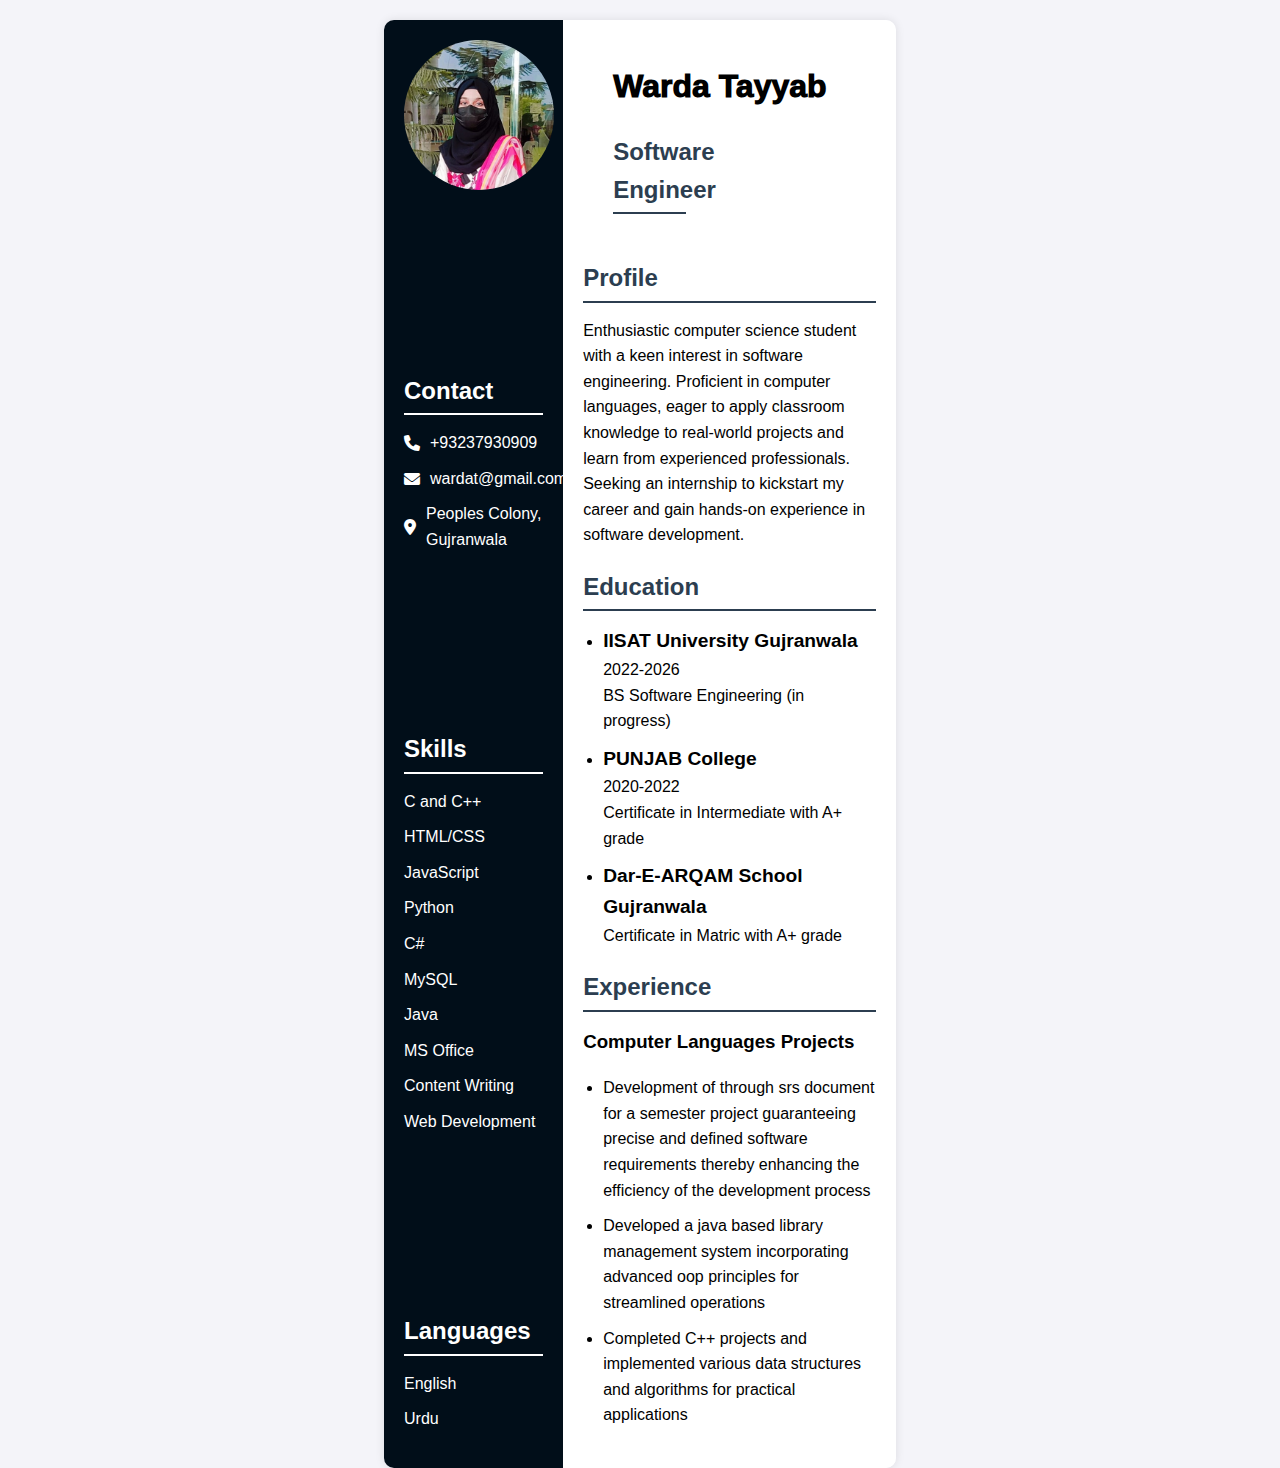
==== Curriculum vitae.html @ 8c21c22d "second commit" ====
<!DOCTYPE html>
<html lang="en">
<head>
    <meta charset="UTF-8">
    <meta name="viewport" content="width=device-width, initial-scale=1.0">
    <title>Curriculum Vitae</title>
    <link rel="stylesheet" href="https://cdnjs.cloudflare.com/ajax/libs/font-awesome/6.0.0-beta3/css/all.min.css">
    <style>
        body {
            background-color: #f4f4f9;
            font-family: Arial, sans-serif;
            margin: 0;
            padding: 0;
            display: flex;
            justify-content: center;
            align-items: flex-start;
            height: 100vh;
            overflow-y: scroll;
            line-height: 1.6;
        }
        .cv-container {
            display: flex;
            width: 40%;
            height: auto;
            box-shadow: 0 0 10px rgba(0, 0, 0, 0.1);
            border-radius: 10px;
            overflow: hidden;
            margin-top: 20px;
        }
        .sidebar {
            background-color: #010e19;
            color: white;
            width: 35%;
            padding: 20px;
            box-sizing: border-box;
            display: flex;
            flex-direction: column;
            justify-content: space-between;
        }
        .sidebar img {
            display: block;
            border-radius: 50%;
            width: 150px;
            height: 150px;
            margin: 0 auto 20px;
        }
        .sidebar h2 {
            margin-bottom: 20px;
            position: relative;
        }
        .sidebar h2:before {
            content: '';
            position: absolute;
            bottom: -5px;
            left: 0;
            width: 100%;
            height: 2px;
            background-color: white;
        }
        .sidebar ul {
            list-style: none;
            padding: 0;
        }
        .sidebar ul li {
            margin-bottom: 10px;
            display: flex;
            align-items: center;
        }
        .sidebar ul li i {
            margin-right: 10px;
            color: white;
        }
        .main {
            background-color: white;
            width: 65%;
            padding: 20px;
            box-sizing: border-box;
        }
        .main h1 {
            margin-bottom: 10px;
            font-weight: 1000;
            margin-left: 30px;
        }
        .main h2 {
            color: #2c3e50;
            position: relative;
        }
        #head {
            margin-left: 30px;
            margin-bottom: 50px;
            width: 50%;
        }
        .main h2:before {
            content: '';
            position: absolute;
            bottom: -5px;
            left: 0;
            width: 100%;
            height: 2px;
            background-color: #2c3e50;
        }
        .main h1 + #head:before {
            width: 50%; 
        }
        .main h1 + .main h2 {
            margin-bottom: 40px; 
        }
        .main p, .main ul, .main ol {
            margin-bottom: 20px;
        }
        .main ul, .main ol {
            list-style: none;
            padding: 0;
        }
        .main ul li, .main ol li {
            margin-bottom: 10px;
        }
        .main ul li {
            list-style-type: disc;
            margin-left: 20px;
        }
        .main ol li {
            list-style-type: disc;
            margin-left: 20px;
        }
        .education-item {
            margin-bottom: 20px;
        }
        .education-item span {
            display: block;
        }
        .education-item strong {
            font-size: 1.2em;
        }
        .main .experience-item strong {
            font-size: 1.2em;
        }
    </style>
</head>
<body>
    <div class="cv-container">
        <div class="sidebar">
            <img src="pic1.jpg" alt="Profile Picture">
            <div>
                <h2>Contact</h2>
                <ul>
                    <li><i class="fas fa-phone"></i> +93237930909</li>
                    <li><i class="fas fa-envelope"></i> wardat@gmail.com</li>
                    <li><i class="fas fa-map-marker-alt"></i> Peoples Colony, Gujranwala</li>
                </ul>
            </div>
            <div>
                <h2>Skills</h2>
                <ul>
                    <li>C and C++</li>
                    <li>HTML/CSS</li>
                    <li>JavaScript</li>
                    <li>Python</li>
                    <li>C#</li>
                    <li>MySQL</li>
                    <li>Java</li>
                    <li>MS Office</li>
                    <li>Content Writing</li>
                    <li>Web Development</li>
                </ul>
            </div>
            <div>
                <h2>Languages</h2>
                <ul>
                    <li>English</li>
                    <li>Urdu</li>
                </ul>
            </div>
        </div>
        <div class="main">
            <h1>Warda Tayyab</h1>
            <h2 id="head">Software Engineer</h2>
            <h2>Profile</h2>
            <p>Enthusiastic computer science student with a keen interest in software engineering. Proficient in computer languages, eager to apply classroom knowledge to real-world projects and learn from experienced professionals. Seeking an internship to kickstart my career and gain hands-on experience in software development.</p>
            <h2>Education</h2>
            <ul>
                <li class="education-item">
                    <strong><span>IISAT University Gujranwala</span></strong>
                    <span>2022-2026</span>
                    <span>BS Software Engineering (in progress)</span>
                </li>
                <li class="education-item">
                    <strong><span>PUNJAB College</span></strong>
                    <span>2020-2022</span>
                    <span>Certificate in Intermediate with A+ grade</span>
                </li>
                <li class="education-item">
                    <strong><span>Dar-E-ARQAM School Gujranwala</span></strong>
                    <span>Certificate in Matric with A+ grade</span>
                </li>
            </ul>
            <h2>Experience</h2>
            <strong><h3>Computer Languages Projects</h3></strong>
            <ol>
                <li class="experience-item">Development of through srs document for a semester project guaranteeing precise and defined software requirements thereby enhancing the efficiency of the development process</li>
                <li class="experience-item">Developed a java based library management system incorporating advanced oop principles for streamlined operations</li>
                <li class="experience-item">Completed C++ projects and implemented various data structures and algorithms for practical applications</li>
            </ol>
        </div>
    </div>
</body>
</html>
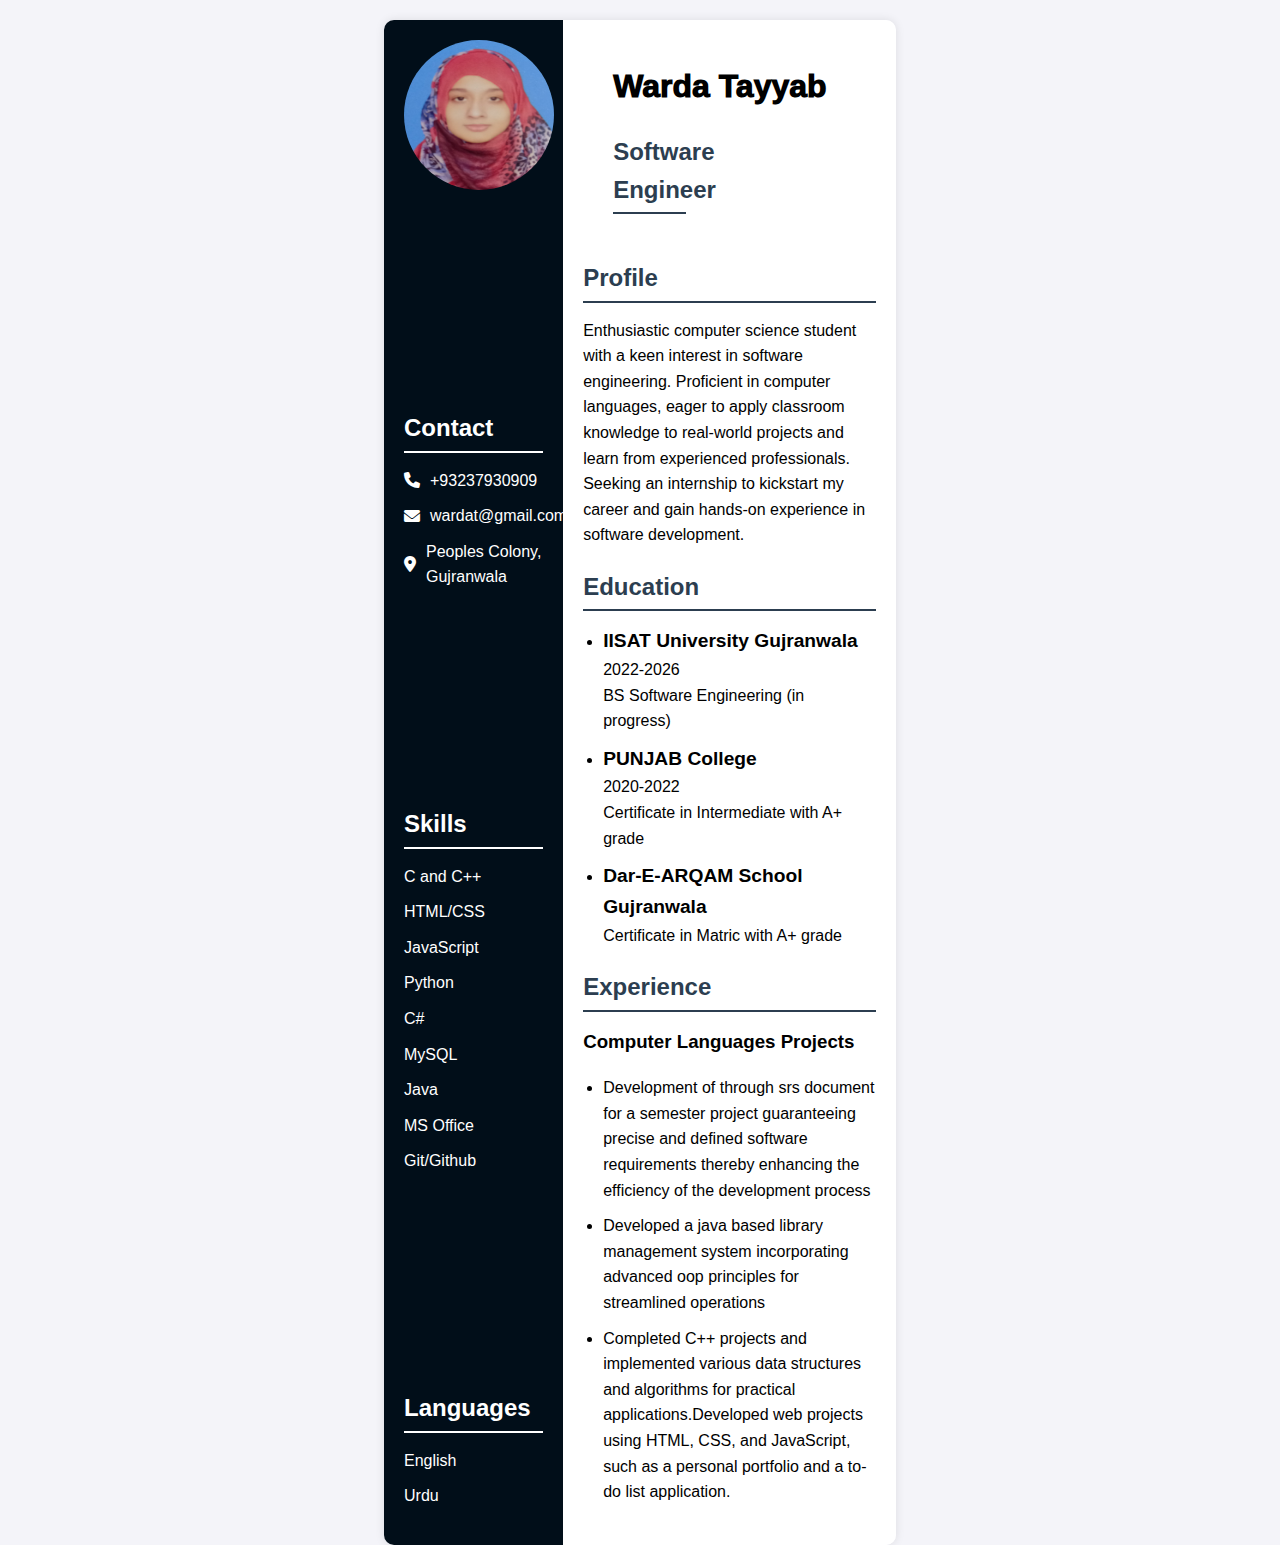
==== commit ba1668b0: "Update Curriculum vitae.html" ====
--- a/Curriculum vitae.html
+++ b/Curriculum vitae.html
@@ -140,7 +140,7 @@
 <body>
     <div class="cv-container">
         <div class="sidebar">
-            <img src="pic1.jpg" alt="Profile Picture">
+            <img src="pic2.jpg" alt="Profile Picture">
             <div>
                 <h2>Contact</h2>
                 <ul>
@@ -160,8 +160,8 @@
                     <li>MySQL</li>
                     <li>Java</li>
                     <li>MS Office</li>
-                    <li>Content Writing</li>
-                    <li>Web Development</li>
+                    <li>Git/Github</li>
+                    <liContent Writing></li>
                 </ul>
             </div>
             <div>
@@ -199,7 +199,7 @@
             <ol>
                 <li class="experience-item">Development of through srs document for a semester project guaranteeing precise and defined software requirements thereby enhancing the efficiency of the development process</li>
                 <li class="experience-item">Developed a java based library management system incorporating advanced oop principles for streamlined operations</li>
-                <li class="experience-item">Completed C++ projects and implemented various data structures and algorithms for practical applications</li>
+                <li class="experience-item">Completed C++ projects and implemented various data structures and algorithms for practical applications.Developed web projects using HTML, CSS, and JavaScript, such as a personal portfolio and a to-do list application.</li>
             </ol>
         </div>
     </div>
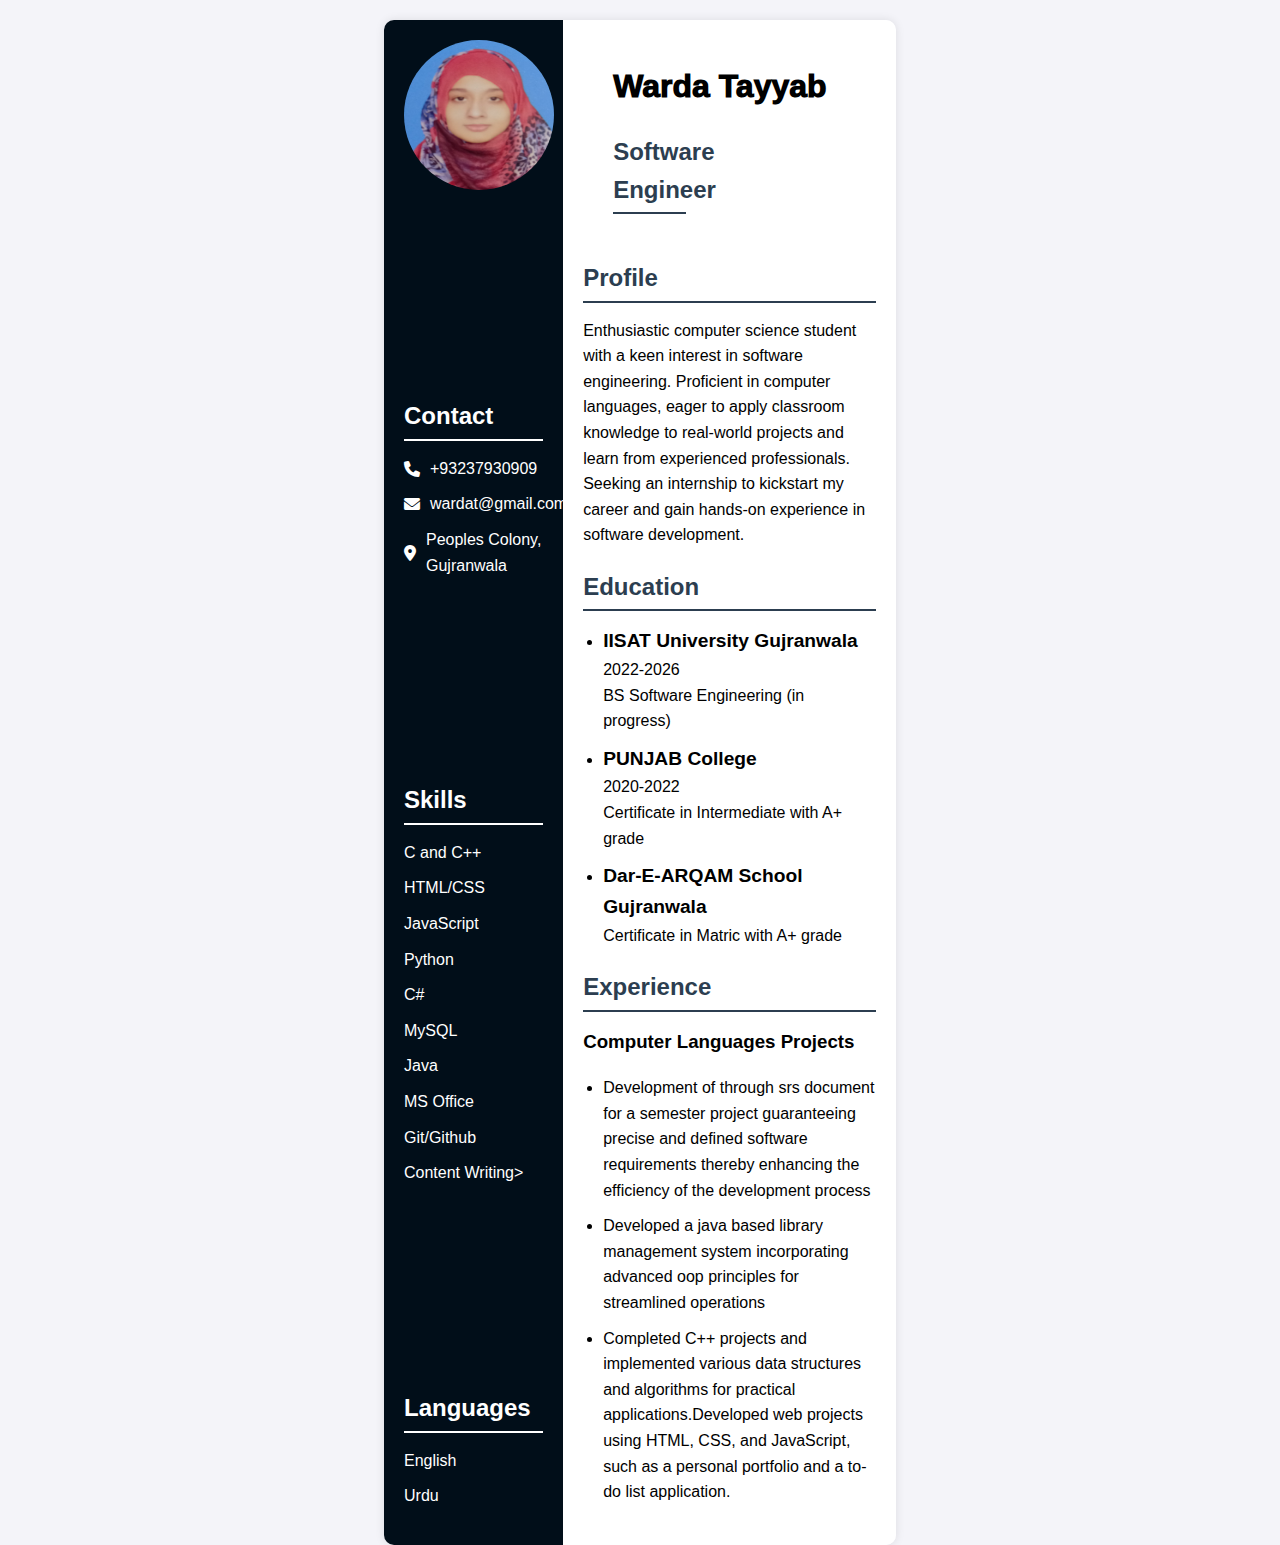
==== commit 054e1145: "Update Curriculum vitae.html" ====
--- a/Curriculum vitae.html
+++ b/Curriculum vitae.html
@@ -161,7 +161,7 @@
                     <li>Java</li>
                     <li>MS Office</li>
                     <li>Git/Github</li>
-                    <liContent Writing></li>
+                    <li>Content Writing></li>
                 </ul>
             </div>
             <div>
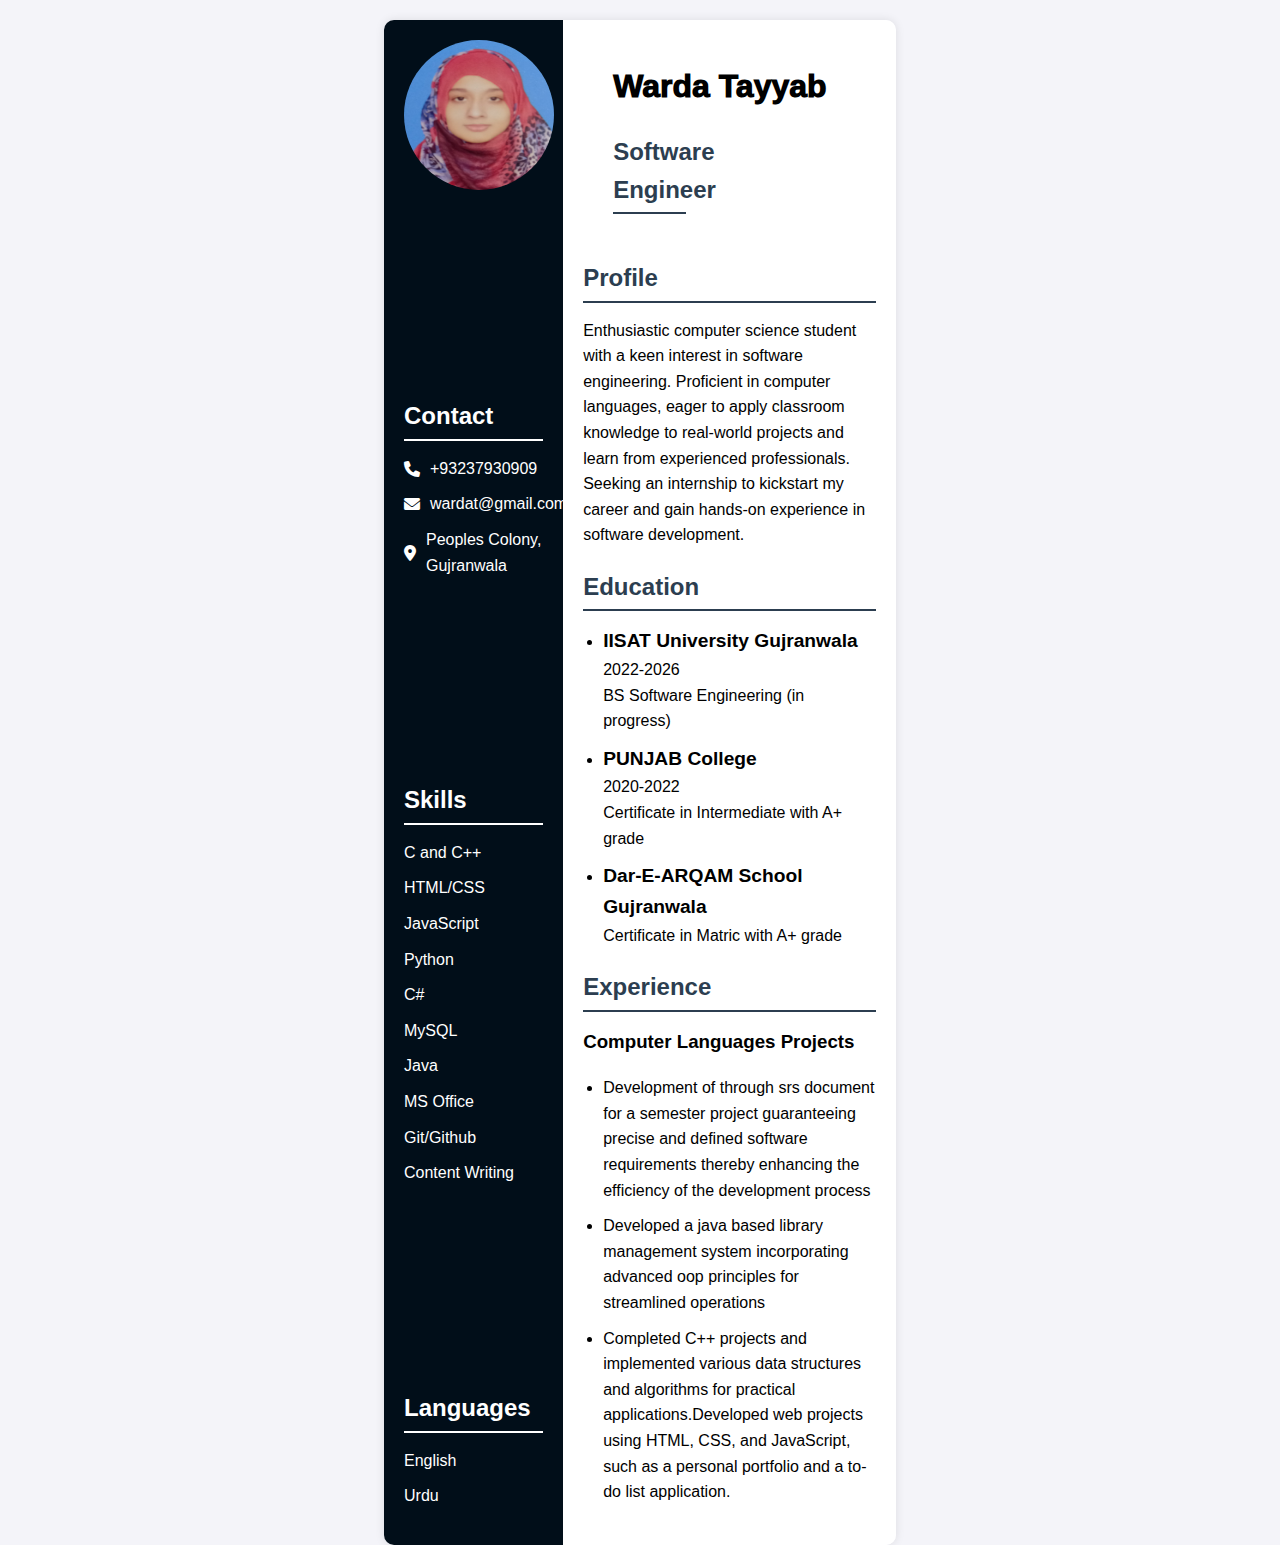
==== commit 081762c9: "Update Curriculum vitae.html" ====
--- a/Curriculum vitae.html
+++ b/Curriculum vitae.html
@@ -161,7 +161,7 @@
                     <li>Java</li>
                     <li>MS Office</li>
                     <li>Git/Github</li>
-                    <li>Content Writing></li>
+                    <li>Content Writing</li>
                 </ul>
             </div>
             <div>
